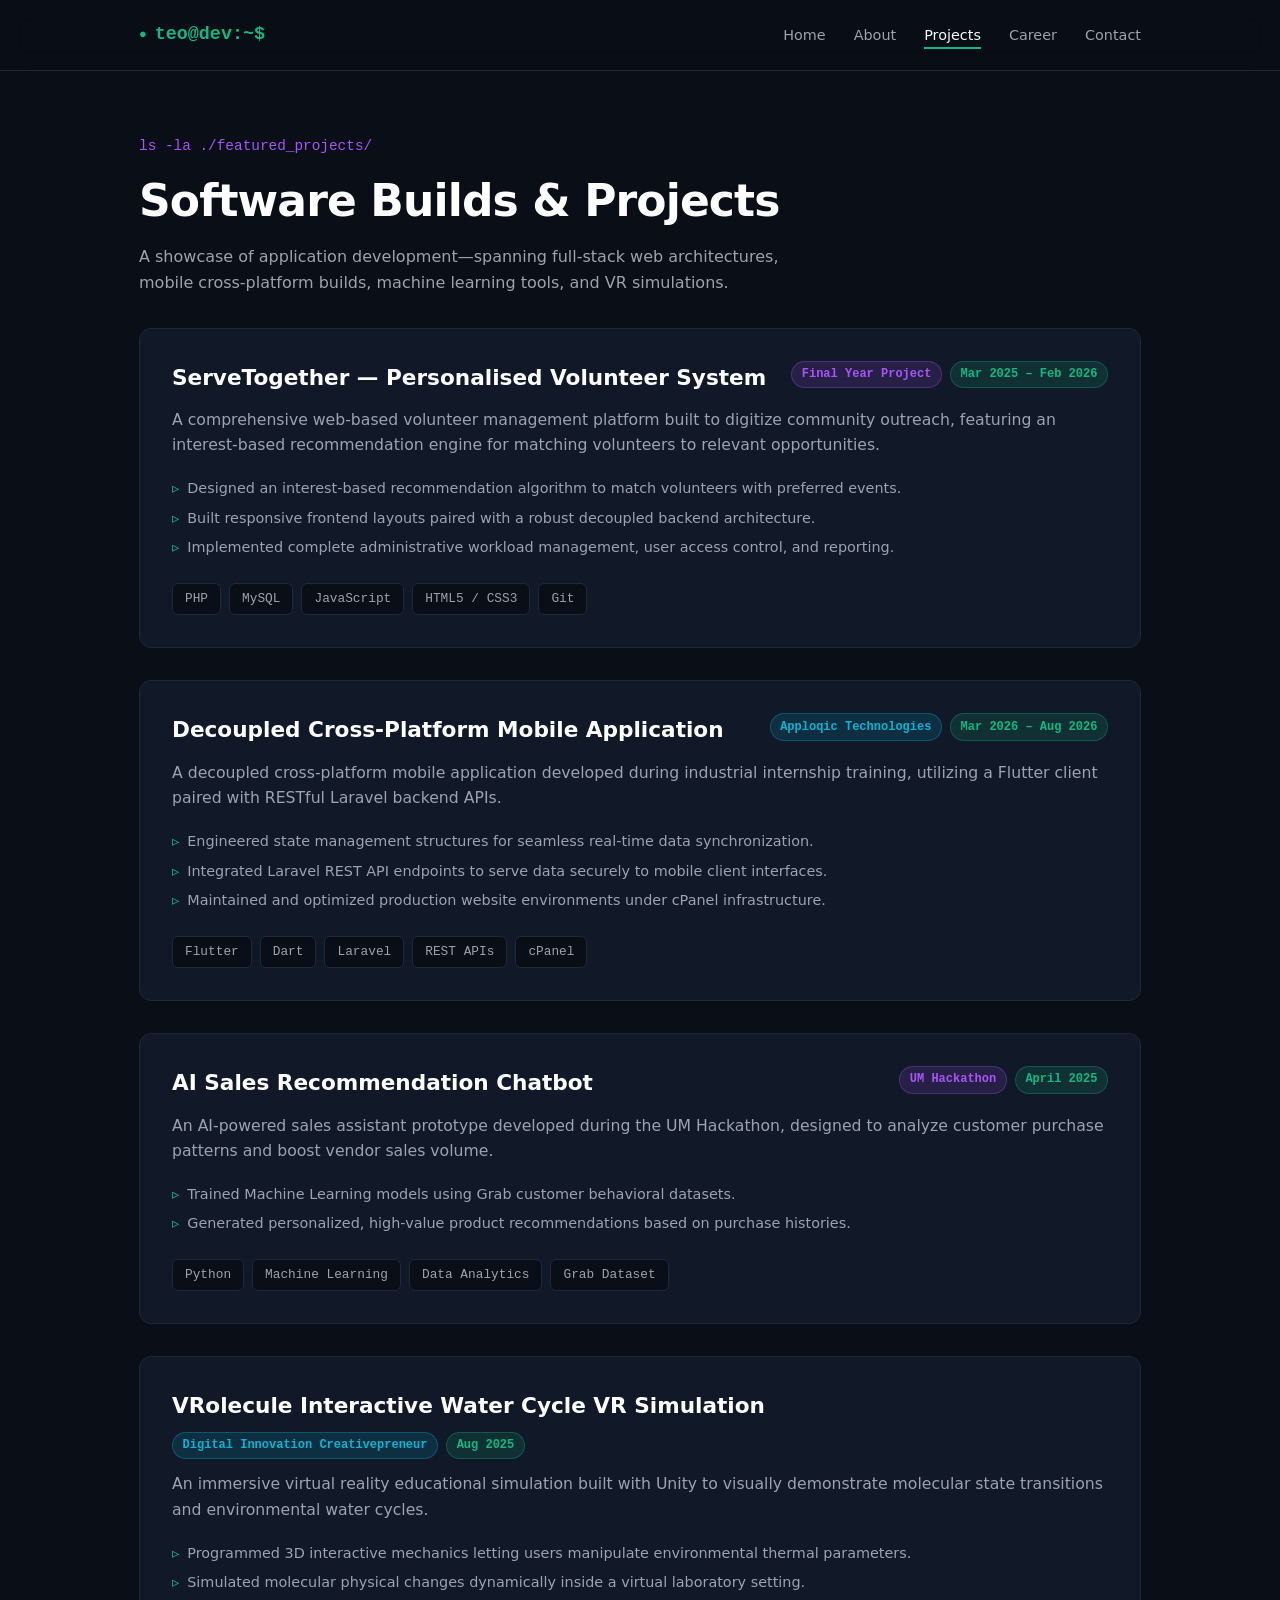
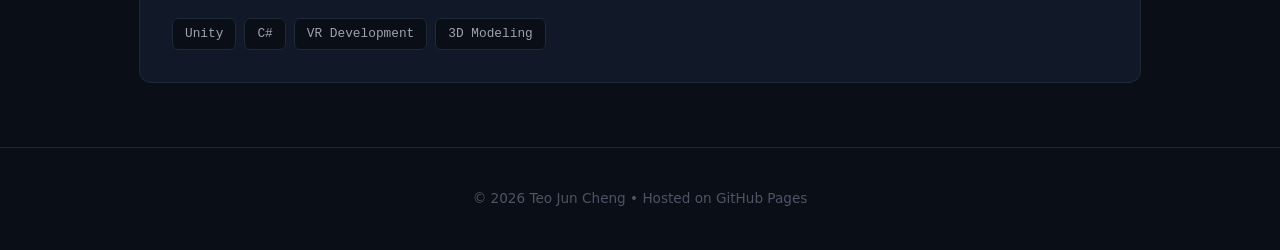
==== projects.html @ 9582f268 "Add projects.html for project showcase This HTML file contains a structured layout for showcasing va" ====
<!DOCTYPE html>
<html lang="en">
<head>
    <meta charset="UTF-8">
    <meta name="viewport" content="width=device-width, initial-scale=1.0">
    <title>Projects & Skills | Teo Jun Cheng</title>
    <link rel="stylesheet" href="style.css">
    <style>
        .projects-list {
            display: flex;
            flex-direction: column;
            gap: 2rem;
            margin-bottom: 4rem;
        }

        .project-card-featured {
            background-color: var(--bg-card);
            border: 1px solid var(--border-card);
            border-radius: 12px;
            padding: 2rem;
            transition: border-color 0.2s ease, transform 0.2s ease;
        }

        .project-card-featured:hover {
            border-color: var(--accent-green);
            transform: translateY(-2px);
        }

        .project-header {
            display: flex;
            justify-content: space-between;
            align-items: flex-start;
            flex-wrap: wrap;
            gap: 0.5rem;
            margin-bottom: 0.75rem;
        }

        .project-title {
            font-size: 1.35rem;
            font-weight: 700;
            color: #ffffff;
        }

        .project-meta-badges {
            display: flex;
            gap: 0.5rem;
            flex-wrap: wrap;
        }

        .badge-tag {
            font-size: 0.75rem;
            font-family: monospace;
            padding: 0.2rem 0.6rem;
            border-radius: 20px;
            font-weight: 600;
        }

        .badge-fyp {
            background-color: rgba(168, 85, 247, 0.15);
            color: var(--accent-purple);
            border: 1px solid rgba(168, 85, 247, 0.3);
        }

        .badge-intern {
            background-color: rgba(6, 182, 212, 0.15);
            color: var(--accent-cyan);
            border: 1px solid rgba(6, 182, 212, 0.3);
        }

        .badge-hackathon {
            background-color: rgba(16, 185, 129, 0.15);
            color: var(--accent-green);
            border: 1px solid rgba(16, 185, 129, 0.3);
        }

        .project-desc {
            color: var(--text-secondary);
            font-size: 0.98rem;
            margin-bottom: 1.25rem;
        }

        .feature-bullets {
            list-style: none;
            padding-left: 0;
            margin-bottom: 1.5rem;
        }

        .feature-bullets li {
            color: var(--text-secondary);
            font-size: 0.9rem;
            margin-bottom: 0.4rem;
            display: flex;
            align-items: center;
            gap: 0.5rem;
        }

        .feature-bullets li::before {
            content: "▹";
            color: var(--accent-green);
            font-weight: bold;
        }

        .tech-pill-container {
            display: flex;
            flex-wrap: wrap;
            gap: 0.5rem;
        }

        .tech-pill {
            font-size: 0.8rem;
            font-family: monospace;
            background-color: var(--bg-main);
            color: var(--text-secondary);
            padding: 0.3rem 0.75rem;
            border-radius: 6px;
            border: 1px solid var(--border-card);
        }
    </style>
</head>
<body>

    <nav>
        <div class="container nav-container">
            <a href="index.html" class="brand">teo@dev:~$</a>
            <ul class="nav-links">
                <li><a href="index.html">Home</a></li>
                <li><a href="about.html">About</a></li>
                <li><a href="projects.html" class="active">Projects</a></li>
                <li><a href="career.html">Career</a></li>
                <li><a href="contact.html">Contact</a></li>
            </ul>
        </div>
    </nav>

    <div class="container">
        <header class="page-header">
            <div class="terminal-prompt">ls -la ./featured_projects/</div>
            <h1>Software Builds & Projects</h1>
            <p style="color: var(--text-secondary); max-width: 650px; margin-top: 0.5rem;">
                A showcase of application development—spanning full-stack web architectures, mobile cross-platform builds, machine learning tools, and VR simulations.
            </p>
        </header>

        <section class="projects-list">

            <!-- Project 1: FYP ServeTogether -->
            <div class="project-card-featured">
                <div class="project-header">
                    <div class="project-title">ServeTogether — Personalised Volunteer System</div>
                    <div class="project-meta-badges">
                        <span class="badge-tag badge-fyp">Final Year Project</span>
                        <span class="badge-tag badge-hackathon">Mar 2025 – Feb 2026</span>
                    </div>
                </div>
                <p class="project-desc">
                    A comprehensive web-based volunteer management platform built to digitize community outreach, featuring an interest-based recommendation engine for matching volunteers to relevant opportunities.
                </p>
                <ul class="feature-bullets">
                    <li>Designed an interest-based recommendation algorithm to match volunteers with preferred events.</li>
                    <li>Built responsive frontend layouts paired with a robust decoupled backend architecture.</li>
                    <li>Implemented complete administrative workload management, user access control, and reporting.</li>
                </ul>
                <div class="tech-pill-container">
                    <span class="tech-pill">PHP</span>
                    <span class="tech-pill">MySQL</span>
                    <span class="tech-pill">JavaScript</span>
                    <span class="tech-pill">HTML5 / CSS3</span>
                    <span class="tech-pill">Git</span>
                </div>
            </div>

            <!-- Project 2: Internship App -->
            <div class="project-card-featured">
                <div class="project-header">
                    <div class="project-title">Decoupled Cross-Platform Mobile Application</div>
                    <div class="project-meta-badges">
                        <span class="badge-tag badge-intern">Apploqic Technologies</span>
                        <span class="badge-tag badge-hackathon">Mar 2026 – Aug 2026</span>
                    </div>
                </div>
                <p class="project-desc">
                    A decoupled cross-platform mobile application developed during industrial internship training, utilizing a Flutter client paired with RESTful Laravel backend APIs.
                </p>
                <ul class="feature-bullets">
                    <li>Engineered state management structures for seamless real-time data synchronization.</li>
                    <li>Integrated Laravel REST API endpoints to serve data securely to mobile client interfaces.</li>
                    <li>Maintained and optimized production website environments under cPanel infrastructure.</li>
                </ul>
                <div class="tech-pill-container">
                    <span class="tech-pill">Flutter</span>
                    <span class="tech-pill">Dart</span>
                    <span class="tech-pill">Laravel</span>
                    <span class="tech-pill">REST APIs</span>
                    <span class="tech-pill">cPanel</span>
                </div>
            </div>

            <!-- Project 3: AI Chatbot -->
            <div class="project-card-featured">
                <div class="project-header">
                    <div class="project-title">AI Sales Recommendation Chatbot</div>
                    <div class="project-meta-badges">
                        <span class="badge-tag badge-fyp">UM Hackathon</span>
                        <span class="badge-tag badge-hackathon">April 2025</span>
                    </div>
                </div>
                <p class="project-desc">
                    An AI-powered sales assistant prototype developed during the UM Hackathon, designed to analyze customer purchase patterns and boost vendor sales volume.
                </p>
                <ul class="feature-bullets">
                    <li>Trained Machine Learning models using Grab customer behavioral datasets.</li>
                    <li>Generated personalized, high-value product recommendations based on purchase histories.</li>
                </ul>
                <div class="tech-pill-container">
                    <span class="tech-pill">Python</span>
                    <span class="tech-pill">Machine Learning</span>
                    <span class="tech-pill">Data Analytics</span>
                    <span class="tech-pill">Grab Dataset</span>
                </div>
            </div>

            <!-- Project 4: Unity VR -->
            <div class="project-card-featured">
                <div class="project-header">
                    <div class="project-title">VRolecule Interactive Water Cycle VR Simulation</div>
                    <div class="project-meta-badges">
                        <span class="badge-tag badge-intern">Digital Innovation Creativepreneur</span>
                        <span class="badge-tag badge-hackathon">Aug 2025</span>
                    </div>
                </div>
                <p class="project-desc">
                    An immersive virtual reality educational simulation built with Unity to visually demonstrate molecular state transitions and environmental water cycles.
                </p>
                <ul class="feature-bullets">
                    <li>Programmed 3D interactive mechanics letting users manipulate environmental thermal parameters.</li>
                    <li>Simulated molecular physical changes dynamically inside a virtual laboratory setting.</li>
                </ul>
                <div class="tech-pill-container">
                    <span class="tech-pill">Unity</span>
                    <span class="tech-pill">C#</span>
                    <span class="tech-pill">VR Development</span>
                    <span class="tech-pill">3D Modeling</span>
                </div>
            </div>

        </section>
    </div>

    <footer>
        <div class="container">
            <p>© 2026 Teo Jun Cheng • Hosted on GitHub Pages</p>
        </div>
    </footer>

</body>
</html>
---- style.css ----
:root {
    --bg-main: #0a0e17;
    --bg-card: #111827;
    --border-card: #1f2937;
    --border-hover: #374151;
    
    /* Unique Accent Palette */
    --accent-green: #10b981;
    --accent-green-glow: rgba(16, 185, 129, 0.2);
    --accent-purple: #a855f7;
    --accent-cyan: #06b6d4;
    
    --text-primary: #f9fafb;
    --text-secondary: #9ca3af;
    --text-muted: #4b5563;
}

* {
    box-sizing: border-box;
    margin: 0;
    padding: 0;
    font-family: 'Inter', system-ui, -apple-system, sans-serif;
}

body {
    background-color: var(--bg-main);
    color: var(--text-primary);
    line-height: 1.6;
    min-height: 100vh;
    display: flex;
    flex-direction: column;
}

.container {
    max-width: 1050px;
    margin: 0 auto;
    padding: 0 1.5rem;
    width: 100%;
}

/* Header & Nav */
nav {
    background-color: rgba(10, 14, 23, 0.85);
    backdrop-filter: blur(12px);
    border-bottom: 1px solid var(--border-card);
    position: sticky;
    top: 0;
    z-index: 100;
}

.nav-container {
    display: flex;
    justify-content: space-between;
    align-items: center;
    height: 70px;
}

.brand {
    font-family: monospace;
    font-size: 1.15rem;
    font-weight: 700;
    color: var(--accent-green);
    text-decoration: none;
    display: flex;
    align-items: center;
    gap: 0.5rem;
}

.brand::before {
    content: "●";
    font-size: 0.8rem;
    color: var(--accent-green);
    animation: pulse 2s infinite;
}

@keyframes pulse {
    0% { opacity: 1; }
    50% { opacity: 0.3; }
    100% { opacity: 1; }
}

.nav-links {
    display: flex;
    gap: 1.75rem;
    list-style: none;
}

.nav-links a {
    color: var(--text-secondary);
    text-decoration: none;
    font-size: 0.9rem;
    font-weight: 500;
    transition: all 0.2s ease;
}

.nav-links a:hover, .nav-links a.active {
    color: var(--text-primary);
}

.nav-links a.active {
    border-bottom: 2px solid var(--accent-green);
    padding-bottom: 0.25rem;
}

/* Page Titles */
.page-header {
    padding: 4rem 0 2rem;
}

.terminal-prompt {
    font-family: monospace;
    color: var(--accent-purple);
    font-size: 0.9rem;
    margin-bottom: 0.5rem;
}

h1 {
    font-size: 2.75rem;
    font-weight: 800;
    color: #ffffff;
    letter-spacing: -0.02em;
}

/* Buttons */
.btn-group {
    display: flex;
    gap: 1rem;
    flex-wrap: wrap;
}

.btn {
    display: inline-flex;
    align-items: center;
    gap: 0.5rem;
    padding: 0.7rem 1.4rem;
    border-radius: 8px;
    font-size: 0.9rem;
    font-weight: 600;
    text-decoration: none;
    transition: all 0.2s ease;
}

.btn-primary {
    background-color: var(--accent-green);
    color: #052e16;
}

.btn-primary:hover {
    box-shadow: 0 0 20px var(--accent-green-glow);
    transform: translateY(-2px);
}

.btn-outline {
    background: var(--bg-card);
    border: 1px solid var(--border-card);
    color: var(--text-primary);
}

.btn-outline:hover {
    border-color: var(--accent-purple);
    color: var(--accent-purple);
}

/* Global Card Styling */
.card {
    background-color: var(--bg-card);
    border: 1px solid var(--border-card);
    border-radius: 12px;
    padding: 1.75rem;
    transition: transform 0.2s ease, border-color 0.2s ease;
}

.card:hover {
    border-color: var(--border-hover);
}

/* Footer */
footer {
    margin-top: auto;
    border-top: 1px solid var(--border-card);
    padding: 2.5rem 0;
    text-align: center;
    color: var(--text-muted);
    font-size: 0.85rem;
}
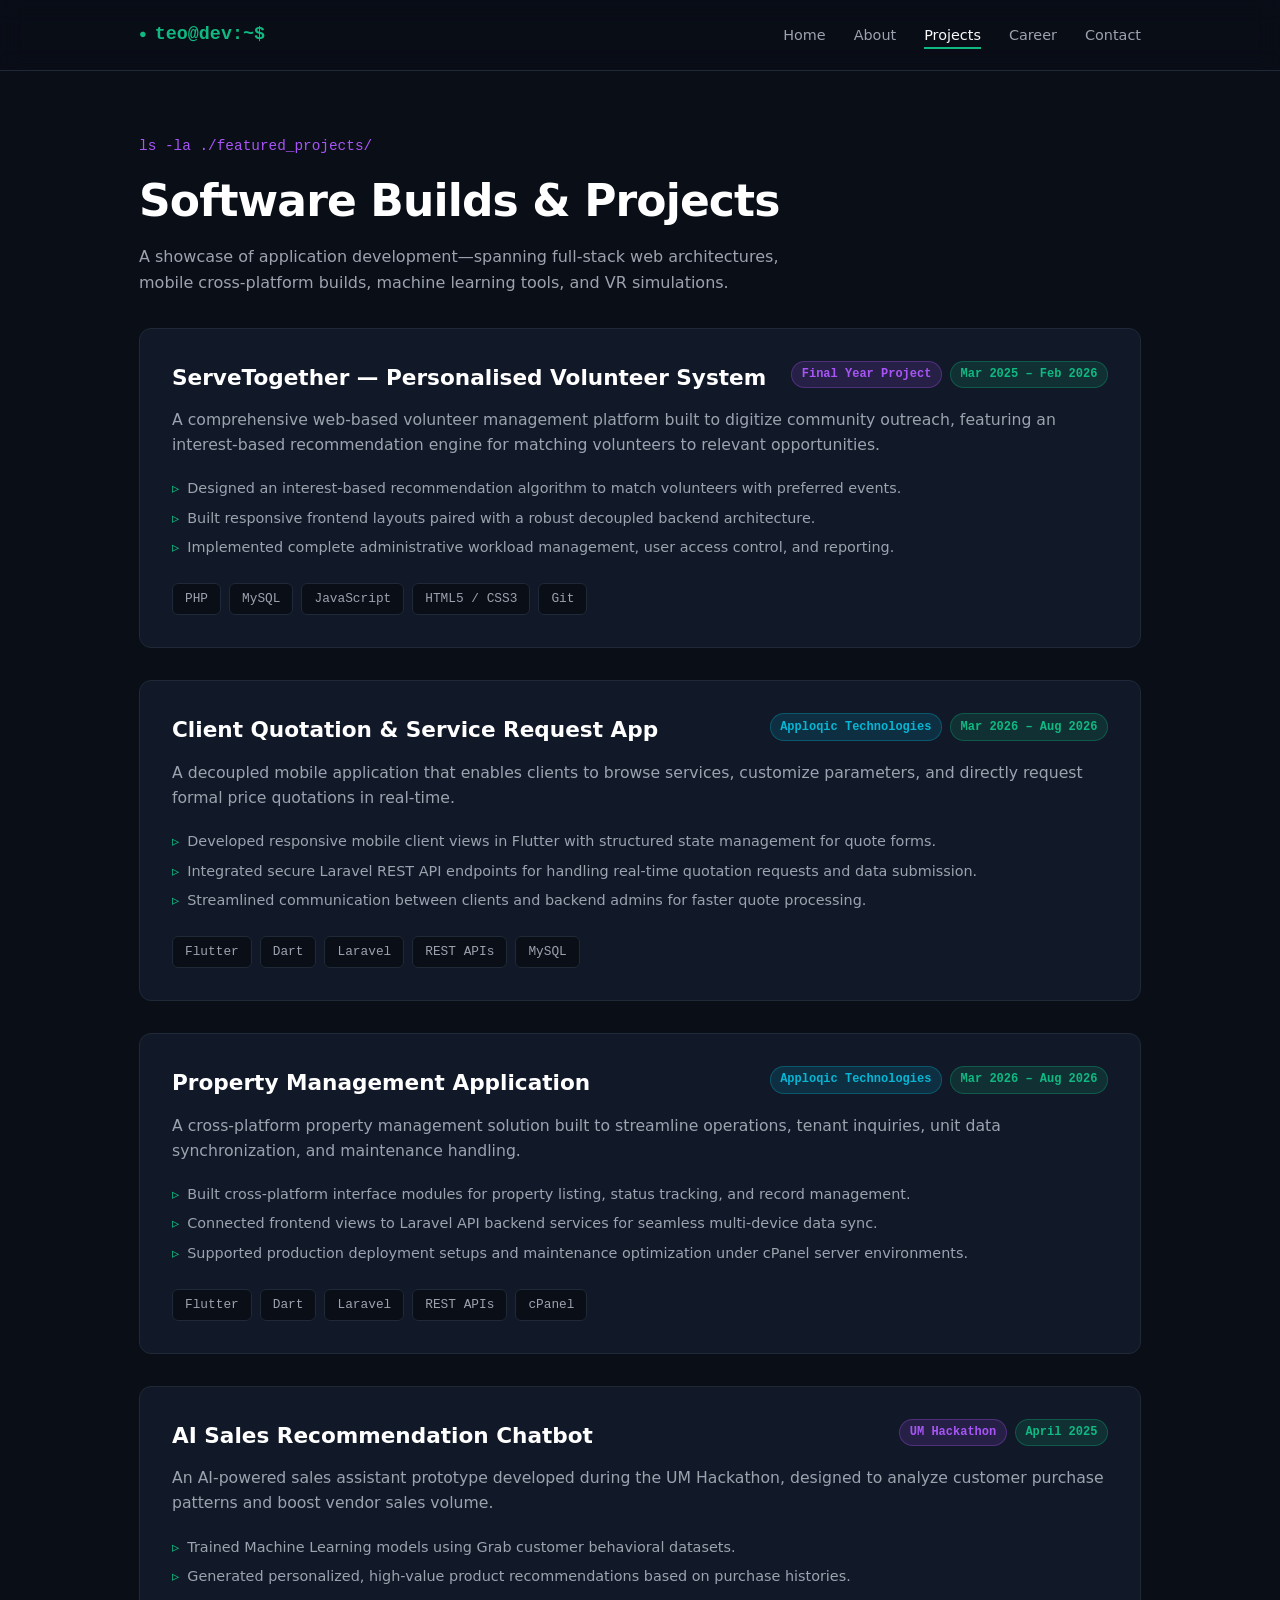
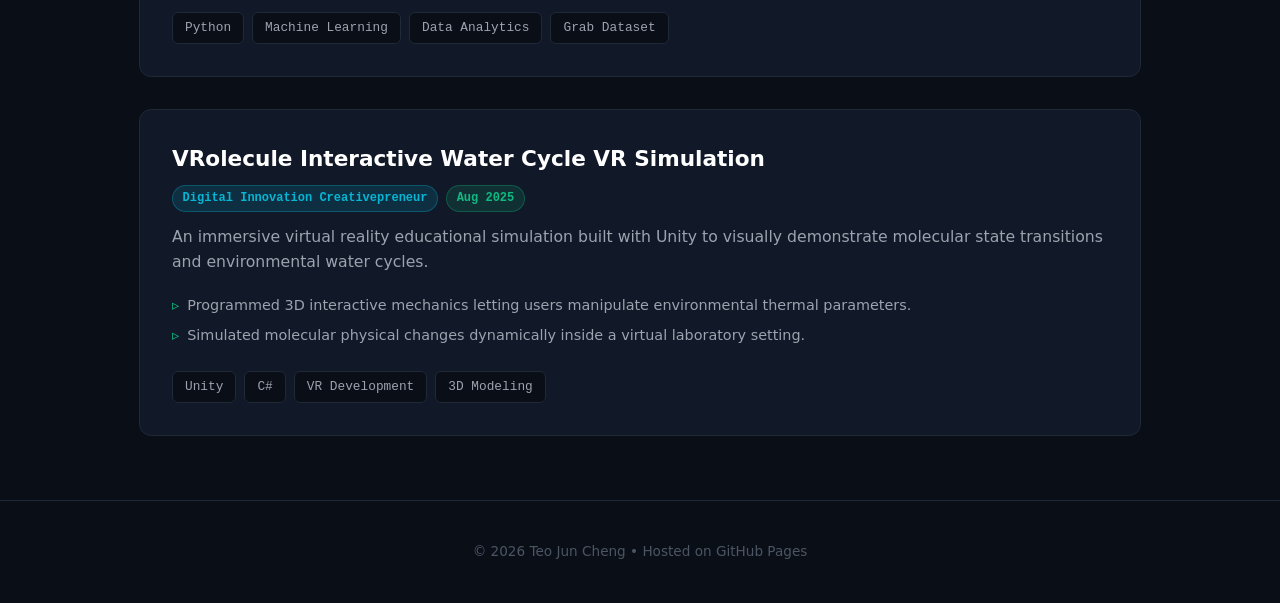
==== commit 70b4be86: "Update projects.html" ====
--- a/projects.html
+++ b/projects.html
@@ -169,22 +169,48 @@
                 </div>
             </div>
 
-            <!-- Project 2: Internship App -->
-            <div class="project-card-featured">
-                <div class="project-header">
-                    <div class="project-title">Decoupled Cross-Platform Mobile Application</div>
+            <!-- Project 2A: Client Quotation Mobile App -->
+            <div class="project-card-featured">
+                <div class="project-header">
+                    <div class="project-title">Client Quotation & Service Request App</div>
                     <div class="project-meta-badges">
                         <span class="badge-tag badge-intern">Apploqic Technologies</span>
                         <span class="badge-tag badge-hackathon">Mar 2026 – Aug 2026</span>
                     </div>
                 </div>
                 <p class="project-desc">
-                    A decoupled cross-platform mobile application developed during industrial internship training, utilizing a Flutter client paired with RESTful Laravel backend APIs.
-                </p>
-                <ul class="feature-bullets">
-                    <li>Engineered state management structures for seamless real-time data synchronization.</li>
-                    <li>Integrated Laravel REST API endpoints to serve data securely to mobile client interfaces.</li>
-                    <li>Maintained and optimized production website environments under cPanel infrastructure.</li>
+                    A decoupled mobile application that enables clients to browse services, customize parameters, and directly request formal price quotations in real-time.
+                </p>
+                <ul class="feature-bullets">
+                    <li>Developed responsive mobile client views in Flutter with structured state management for quote forms.</li>
+                    <li>Integrated secure Laravel REST API endpoints for handling real-time quotation requests and data submission.</li>
+                    <li>Streamlined communication between clients and backend admins for faster quote processing.</li>
+                </ul>
+                <div class="tech-pill-container">
+                    <span class="tech-pill">Flutter</span>
+                    <span class="tech-pill">Dart</span>
+                    <span class="tech-pill">Laravel</span>
+                    <span class="tech-pill">REST APIs</span>
+                    <span class="tech-pill">MySQL</span>
+                </div>
+            </div>
+
+            <!-- Project 2B: Property Management App -->
+            <div class="project-card-featured">
+                <div class="project-header">
+                    <div class="project-title">Property Management Application</div>
+                    <div class="project-meta-badges">
+                        <span class="badge-tag badge-intern">Apploqic Technologies</span>
+                        <span class="badge-tag badge-hackathon">Mar 2026 – Aug 2026</span>
+                    </div>
+                </div>
+                <p class="project-desc">
+                    A cross-platform property management solution built to streamline operations, tenant inquiries, unit data synchronization, and maintenance handling.
+                </p>
+                <ul class="feature-bullets">
+                    <li>Built cross-platform interface modules for property listing, status tracking, and record management.</li>
+                    <li>Connected frontend views to Laravel API backend services for seamless multi-device data sync.</li>
+                    <li>Supported production deployment setups and maintenance optimization under cPanel server environments.</li>
                 </ul>
                 <div class="tech-pill-container">
                     <span class="tech-pill">Flutter</span>
